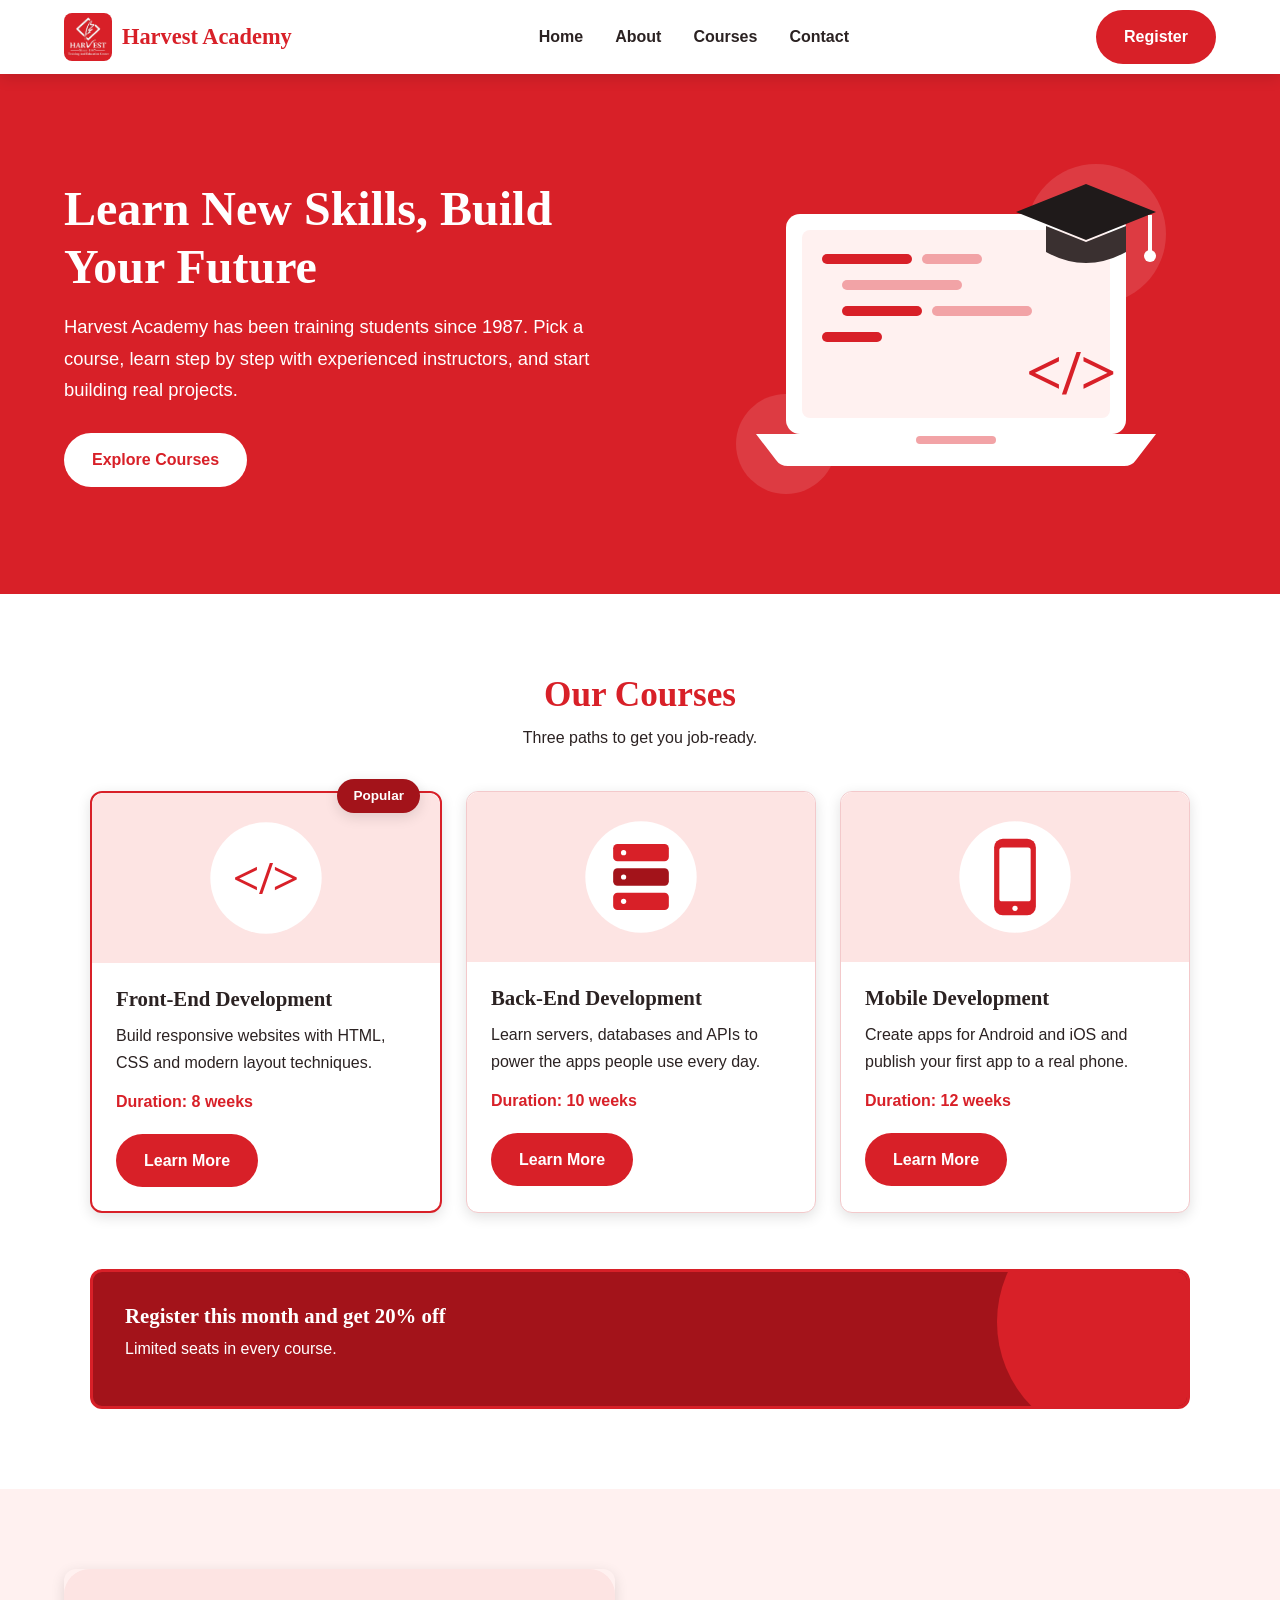
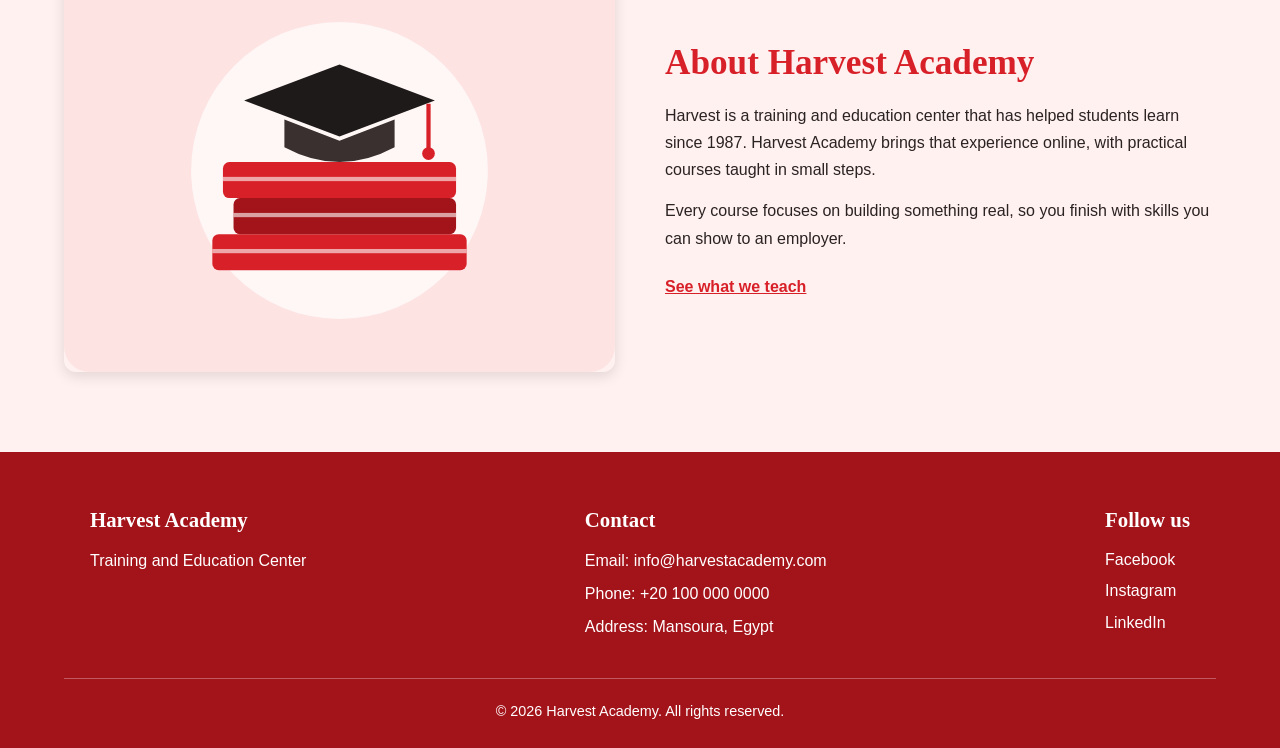
==== index.html @ d302129c "Done" ====
<!DOCTYPE html>
<html lang="en">
<head>
  <meta charset="UTF-8">
  <meta name="viewport" content="width=device-width, initial-scale=1.0">
  <title>Harvest Academy | Learn New Skills, Build Your Future</title>
  <link rel="stylesheet" href="style.css">
</head>
<body>

  <!-- ===== Task 1: Navbar ===== -->
  <header class="navbar">
    <a href="#home" class="brand">
      <img src="images/logo.png" alt="Harvest logo" class="brand-logo">
      <span class="brand-name">Harvest Academy</span>
    </a>

    <nav>
      <ul class="nav-links">
        <li><a href="#home">Home</a></li>
        <li><a href="#about">About</a></li>
        <li><a href="#courses">Courses</a></li>
        <li><a href="#contact">Contact</a></li>
      </ul>
    </nav>

    <a href="#contact" class="btn btn-register">Register</a>
  </header>

  <main>

    <!-- ===== Task 2: Hero ===== -->
    <section id="home" class="hero">
      <div class="hero-text">
        <h1>Learn New Skills, Build Your Future</h1>
        <p>Harvest Academy has been training students since 1987. Pick a course, learn step by step with experienced instructors, and start building real projects.</p>
        <a href="#courses" class="btn btn-light">Explore Courses</a>
      </div>
      <div class="hero-image">
        <img src="images/hero.svg" alt="Laptop with code and a graduation cap">
      </div>
    </section>

    <!-- ===== Task 3 + Task 6: Courses ===== -->
    <section id="courses" class="courses">
      <h2 class="section-title">Our Courses</h2>
      <p class="section-subtitle">Three paths to get you job-ready.</p>

      <div class="cards">

        <!-- Card 1: the "special" card used for Task 6 (Popular label) -->
        <article class="card card-popular">
          <!-- .badge is absolutely positioned relative to .card-popular -->
          <span class="badge">Popular</span>
          <img src="images/frontend.svg" alt="Front-end development icon" class="card-img">
          <div class="card-body">
            <h3>Front-End Development</h3>
            <p>Build responsive websites with HTML, CSS and modern layout techniques.</p>
            <p class="duration">Duration: 8 weeks</p>
            <a href="#courses" class="btn btn-primary">Learn More</a>
          </div>
        </article>

        <article class="card">
          <img src="images/backend.svg" alt="Back-end development icon" class="card-img">
          <div class="card-body">
            <h3>Back-End Development</h3>
            <p>Learn servers, databases and APIs to power the apps people use every day.</p>
            <p class="duration">Duration: 10 weeks</p>
            <a href="#courses" class="btn btn-primary">Learn More</a>
          </div>
        </article>

        <article class="card">
          <img src="images/mobile.svg" alt="Mobile development icon" class="card-img">
          <div class="card-body">
            <h3>Mobile Development</h3>
            <p>Create apps for Android and iOS and publish your first app to a real phone.</p>
            <p class="duration">Duration: 12 weeks</p>
            <a href="#courses" class="btn btn-primary">Learn More</a>
          </div>
        </article>

      </div>

      <!-- Task 6: promotional banner (box model + positioning demo) -->
      <div class="promo">
        <!-- decorative circle sits BEHIND the text (z-index 1 < 2) -->
        <span class="promo-circle"></span>
        <div class="promo-content">
          <h3>Register this month and get 20% off</h3>
          <p>Limited seats in every course.</p>
        </div>
      </div>
    </section>

    <!-- ===== Task 4: About ===== -->
    <section id="about" class="about">
      <div class="about-image">
        <img src="images/about.svg" alt="Books and a graduation cap">
      </div>
      <div class="about-text">
        <h2 class="about-heading">About Harvest Academy</h2>
        <p class="about-paragraph">Harvest is a training and education center that has helped students learn since 1987. Harvest Academy brings that experience online, with practical courses taught in small steps.</p>
        <p class="about-paragraph">Every course focuses on building something real, so you finish with skills you can show to an employer.</p>
        <a href="#courses" class="text-link">See what we teach</a>
      </div>
    </section>

  </main>

  <!-- ===== Task 7: Footer ===== -->
  <footer id="contact" class="footer">
    <div class="footer-grid">
      <div class="footer-col">
        <h3>Harvest Academy</h3>
        <p>Training and Education Center</p>
      </div>

      <div class="footer-col">
        <h3>Contact</h3>
        <p>Email: info@harvestacademy.com</p>
        <p>Phone: +20 100 000 0000</p>
        <p>Address: Mansoura, Egypt</p>
      </div>

      <div class="footer-col">
        <h3>Follow us</h3>
        <ul class="social-links">
          <li><a href="https://www.facebook.com" target="_blank" rel="noopener">Facebook</a></li>
          <li><a href="https://www.instagram.com" target="_blank" rel="noopener">Instagram</a></li>
          <li><a href="https://www.linkedin.com" target="_blank" rel="noopener">LinkedIn</a></li>
        </ul>
      </div>
    </div>

    <p class="copyright">&copy; 2026 Harvest Academy. All rights reserved.</p>
  </footer>

</body>
</html>
---- style.css ----
/* =========================================================
   Harvest Academy - style.css
   Sections: 1 Variables & Reset | 2 Typography | 3 Buttons
             4 Navbar | 5 Hero | 6 Courses & Cards
             7 Promo banner | 8 About | 9 Footer | 10 Responsive
   ========================================================= */


/* ---------- 1. CSS VARIABLES & RESET (Task 5) ---------- */
/* Colors and spacing are defined once in :root and reused everywhere */
:root {
  --primary: #d82028;        /* main red taken from the Harvest logo */
  --primary-dark: #a3131a;   /* darker red for hover states and footer */
  --ink: #2b2222;            /* main text color */
  --soft: #fff1f0;           /* very light red for backgrounds */
  --white: #ffffff;
  --radius: 12px;            /* shared rounded corners */
  --space: 24px;             /* shared spacing unit */
  --shadow: 0 4px 14px rgba(0, 0, 0, 0.12);
}

/* Universal selector: removes default margin/padding (Task 1)
   and applies border-box sizing to every element (Task 6) */
* {
  margin: 0;
  padding: 0;
  box-sizing: border-box;
}

html {
  scroll-behavior: smooth;
}

/* Element selector */
body {
  font-family: "Segoe UI", Tahoma, Arial, sans-serif;
  font-size: 1rem;
  line-height: 1.6;
  color: var(--ink);
  background-color: var(--white);
}

img {
  max-width: 100%;
  display: block;
}

ul {
  list-style: none;
}

/* ID-style anchor offset so the sticky navbar does not cover section titles */
section,
footer {
  scroll-margin-top: 80px;
}


/* ---------- 2. TYPOGRAPHY (Task 5) ---------- */
/* Grouping selector: same font for all headings */
h1,
h2,
h3 {
  font-family: Georgia, "Times New Roman", serif;
  line-height: 1.2;
}

h1 {
  font-size: 3rem;
  font-weight: 700;
}

h2 {
  font-size: 2.2rem;
  font-weight: 700;
}

h3 {
  font-size: 1.3rem;
  font-weight: 600;
}

p {
  font-size: 1rem;
  font-weight: 400;
  line-height: 1.7;
}

.section-title {
  text-align: center;
  color: var(--primary);
}

.section-subtitle {
  text-align: center;
  margin-top: 8px;
  margin-bottom: 40px;   /* margin = space OUTSIDE the element */
}


/* ---------- 3. BUTTONS (Task 7: hover, active, focus) ---------- */
.btn {
  display: inline-block;
  padding: 12px 26px;
  border-radius: 50px;
  border: 2px solid transparent;
  font-size: 1rem;
  font-weight: 600;
  text-decoration: none;
  cursor: pointer;
  transition: background-color 0.2s, color 0.2s, transform 0.1s;
}

.btn-primary,
.btn-register {
  background-color: var(--primary);
  color: var(--white);
}

.btn-primary:hover,
.btn-register:hover {
  background-color: var(--primary-dark);
}

.btn-light {
  background-color: var(--white);
  color: var(--primary);
}

.btn-light:hover {
  background-color: var(--soft);
}

/* :active - button is pressed down slightly */
.btn:active {
  transform: translateY(2px) scale(0.97);
}

/* :focus - visible outline for keyboard users (Tab key) */
a:focus,
.btn:focus {
  outline: 3px solid var(--ink);
  outline-offset: 3px;
}


/* ---------- 4. NAVBAR (Task 1) ---------- */
.navbar {
  display: flex;
  justify-content: space-between;
  align-items: center;
  padding: 10px 5%;
  background-color: var(--white);
  box-shadow: var(--shadow);
  position: sticky;      /* stays at the top while scrolling */
  top: 0;
  z-index: 100;          /* keeps navbar above all other content */
}

.brand {
  display: flex;
  align-items: center;
  gap: 10px;
  text-decoration: none;
}

.brand-logo {
  width: 48px;
  height: 48px;
  border-radius: 8px;
}

.brand-name {
  font-family: Georgia, serif;
  font-size: 1.4rem;
  font-weight: 700;
  color: var(--primary);
}

.nav-links {
  display: flex;
  gap: 32px;
}

/* Descendant selector: only links inside .nav-links */
.nav-links a {
  text-decoration: none;
  color: var(--ink);
  font-weight: 600;
  padding-bottom: 4px;
  border-bottom: 2px solid transparent;
  transition: color 0.2s, border-color 0.2s;
}

/* :hover - link turns red with an underline */
.nav-links a:hover {
  color: var(--primary);
  border-bottom-color: var(--primary);
}


/* ---------- 5. HERO (Task 2) ---------- */
/* ID selector */
#home {
  background-color: var(--primary);
  color: var(--white);
}

.hero {
  display: flex;
  align-items: center;
  justify-content: space-between;
  gap: 40px;
  min-height: 520px;        /* controls section height */
  padding: 70px 5%;
}

.hero-text {
  flex: 1;
  max-width: 560px;         /* controls text width */
}

.hero-text h1 {
  margin-bottom: 16px;
}

.hero-text p {
  font-size: 1.15rem;
  margin-bottom: 28px;
}

.hero-image {
  flex: 1;
  max-width: 520px;
}


/* ---------- 6. COURSES & CARDS (Task 3) ---------- */
.courses {
  padding: 80px 5%;
}

/* Grouping selector: cards and promo share the same width/centering */
.cards,
.promo {
  max-width: 1100px;
  margin-left: auto;
  margin-right: auto;
}

/* Flexbox: three cards in one row on desktop */
.cards {
  display: flex;
  gap: var(--space);
}

.card {
  flex: 1;
  background-color: var(--white);
  border: 1px solid #f3c9cb;
  border-radius: var(--radius);
  box-shadow: var(--shadow);
  transition: transform 0.25s, box-shadow 0.25s, border-color 0.25s;

  /* Task 6: the card is the positioning parent for the "Popular" label */
  position: relative;
}

/* Hover effect: card lifts and the shadow grows */
.card:hover {
  transform: translateY(-8px);
  box-shadow: 0 12px 26px rgba(216, 32, 40, 0.25);
  border-color: var(--primary);
}

.card-img {
  width: 100%;
  height: 170px;
  object-fit: cover;
  border-radius: var(--radius) var(--radius) 0 0;
  position: relative;
  z-index: 1;               /* image sits at level 1... */
}

/* Descendant selector: padding = space INSIDE the card, around the text */
.card .card-body {
  padding: var(--space);
}

.card-body h3 {
  margin-bottom: 10px;
}

.card-body p {
  margin-bottom: 12px;
}

.card-body .duration {
  font-weight: 600;
  color: var(--primary);
  margin-bottom: 18px;
}

/* ---------- Task 6: "Popular" card & label ---------- */
.card-popular {
  border: 2px solid var(--primary);   /* thicker border marks the special card */
}

/* position: absolute takes the label out of the normal flow, so it
   does NOT push the card content or break the layout.
   top: -14px moves it up so it overlaps the card's top edge.
   z-index: 2 puts it above the card image (z-index: 1). */
.badge {
  position: absolute;
  top: -14px;
  right: 20px;
  z-index: 2;
  background-color: var(--primary-dark);
  color: var(--white);
  padding: 6px 16px;
  border-radius: 50px;
  font-size: 0.85rem;
  font-weight: 700;
  box-shadow: var(--shadow);
}


/* ---------- 7. PROMO BANNER (Task 6) ---------- */
/* Box model demo:
   - width: 100% (up to max-width 1100px) and height: 140px
   - padding: space inside the border, around the text
   - margin-top: space outside the border, separating it from the cards
   - border: visible edge of the box
   - box-sizing: border-box (set globally) keeps padding and border
     inside the declared width/height */
.promo {
  position: relative;        /* parent for the decorative circle */
  overflow: hidden;          /* hides the part of the circle outside the banner */
  width: 100%;
  min-height: 140px;
  margin-top: 56px;
  padding: 32px;
  background-color: var(--primary-dark);
  border: 3px solid var(--primary);
  border-radius: var(--radius);
  color: var(--white);
}

/* Circle is positioned absolutely at z-index 1 (behind the text) */
.promo-circle {
  position: absolute;
  top: -70px;
  right: -50px;
  width: 240px;
  height: 240px;
  border-radius: 50%;
  background-color: var(--primary);
  z-index: 1;
}

/* Text is relative with a higher z-index (2), so it stays on top of the circle */
.promo-content {
  position: relative;
  z-index: 2;
}

.promo-content h3 {
  margin-bottom: 6px;
}


/* ---------- 8. ABOUT (Task 4) ---------- */
.about {
  display: flex;
  align-items: center;
  gap: 50px;
  padding: 80px 5%;
  background-color: var(--soft);   /* suitable background color */
}

.about-image {
  flex: 1;
}

.about-image img {
  border-radius: var(--radius);
  box-shadow: var(--shadow);
}

.about-text {
  flex: 1;
}

/* Heading and paragraph are styled separately */
.about-heading {
  color: var(--primary);
  margin-bottom: 18px;
}

.about-paragraph {
  margin-bottom: 14px;
  color: var(--ink);
}

/* Text link: shows :hover, :visited and :focus states */
.text-link {
  display: inline-block;
  margin-top: 8px;
  font-weight: 600;
  color: var(--primary);
}

.text-link:visited {
  color: var(--primary-dark);
}

.text-link:hover {
  text-decoration: none;
  color: var(--ink);
}


/* ---------- 9. FOOTER (Task 7) ---------- */
.footer {
  background-color: var(--primary-dark);
  color: var(--white);
  padding: 56px 5% 24px;
}

.footer-grid {
  display: flex;
  justify-content: space-between;
  gap: 40px;
  max-width: 1100px;
  margin: 0 auto 32px;
}

.footer-col h3 {
  margin-bottom: 14px;
}

.footer-col p,
.social-links li {
  margin-bottom: 6px;
}

/* Footer links: different style for normal, visited, hover */
.social-links a {
  color: var(--white);
  text-decoration: none;
  border-bottom: 1px solid transparent;
}

.social-links a:visited {
  color: #ffc9cb;            /* visited links look softer */
}

.social-links a:hover {
  border-bottom-color: var(--white);
}

/* Focus outline must be light on the dark footer to stay visible */
.footer a:focus {
  outline-color: var(--white);
}

.copyright {
  text-align: center;
  font-size: 0.9rem;
  padding-top: 20px;
  border-top: 1px solid rgba(255, 255, 255, 0.3);
}


/* ---------- 10. RESPONSIVE ---------- */
@media (max-width: 900px) {
  .navbar {
    flex-wrap: wrap;
    gap: 10px;
  }

  nav {
    order: 3;                /* links drop to their own row */
    width: 100%;
  }

  .nav-links {
    justify-content: center;
    gap: 20px;
  }

  .hero,
  .about {
    flex-direction: column;
    text-align: center;
  }

  .hero-text {
    max-width: 100%;
  }

  .cards,
  .footer-grid {
    flex-direction: column;
  }

  .cards {
    gap: 36px;               /* extra room for the Popular label */
  }
}

@media (max-width: 600px) {
  h1 {
    font-size: 2.1rem;
  }

  h2 {
    font-size: 1.7rem;
  }

  .brand-name {
    font-size: 1.15rem;
  }

  .courses,
  .about {
    padding: 56px 5%;
  }
}
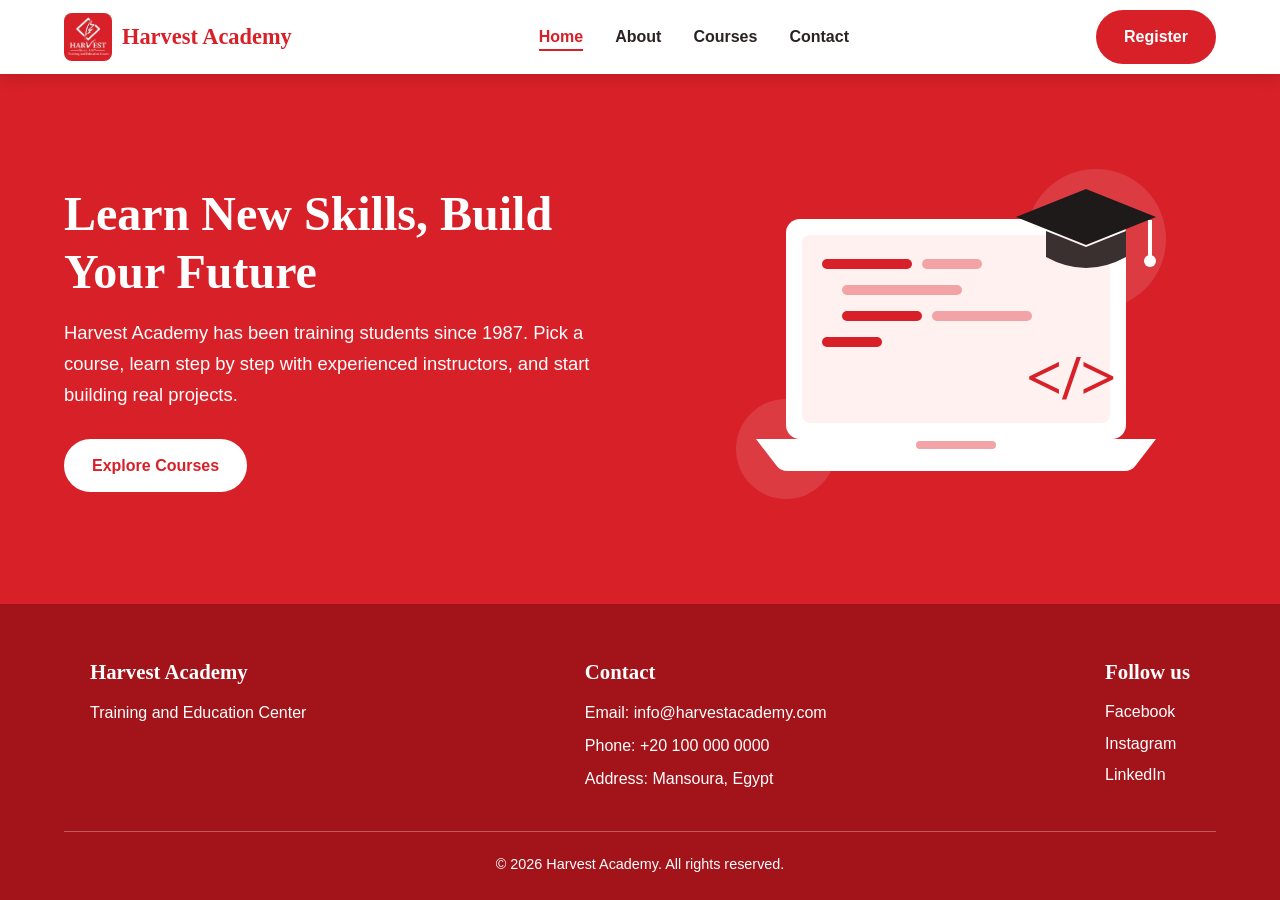
==== commit 7b853278: "Changes" ====
--- a/index.html
+++ b/index.html
@@ -3,28 +3,28 @@
 <head>
   <meta charset="UTF-8">
   <meta name="viewport" content="width=device-width, initial-scale=1.0">
-  <title>Harvest Academy | Learn New Skills, Build Your Future</title>
+  <title>Learn New Skills, Build Your Future | Harvest Academy</title>
   <link rel="stylesheet" href="style.css">
 </head>
 <body>
 
-  <!-- ===== Task 1: Navbar ===== -->
+  <!-- ===== Task 1: Navbar (same on every page) ===== -->
   <header class="navbar">
-    <a href="#home" class="brand">
+    <a href="index.html" class="brand">
       <img src="images/logo.png" alt="Harvest logo" class="brand-logo">
       <span class="brand-name">Harvest Academy</span>
     </a>
 
     <nav>
       <ul class="nav-links">
-        <li><a href="#home">Home</a></li>
-        <li><a href="#about">About</a></li>
-        <li><a href="#courses">Courses</a></li>
-        <li><a href="#contact">Contact</a></li>
+        <li><a href="index.html" class="active">Home</a></li>
+        <li><a href="about.html">About</a></li>
+        <li><a href="courses.html">Courses</a></li>
+        <li><a href="contact.html">Contact</a></li>
       </ul>
     </nav>
 
-    <a href="#contact" class="btn btn-register">Register</a>
+    <a href="contact.html" class="btn btn-register">Register</a>
   </header>
 
   <main>
@@ -34,83 +34,17 @@
       <div class="hero-text">
         <h1>Learn New Skills, Build Your Future</h1>
         <p>Harvest Academy has been training students since 1987. Pick a course, learn step by step with experienced instructors, and start building real projects.</p>
-        <a href="#courses" class="btn btn-light">Explore Courses</a>
+        <a href="courses.html" class="btn btn-light">Explore Courses</a>
       </div>
       <div class="hero-image">
         <img src="images/hero.svg" alt="Laptop with code and a graduation cap">
       </div>
     </section>
 
-    <!-- ===== Task 3 + Task 6: Courses ===== -->
-    <section id="courses" class="courses">
-      <h2 class="section-title">Our Courses</h2>
-      <p class="section-subtitle">Three paths to get you job-ready.</p>
-
-      <div class="cards">
-
-        <!-- Card 1: the "special" card used for Task 6 (Popular label) -->
-        <article class="card card-popular">
-          <!-- .badge is absolutely positioned relative to .card-popular -->
-          <span class="badge">Popular</span>
-          <img src="images/frontend.svg" alt="Front-end development icon" class="card-img">
-          <div class="card-body">
-            <h3>Front-End Development</h3>
-            <p>Build responsive websites with HTML, CSS and modern layout techniques.</p>
-            <p class="duration">Duration: 8 weeks</p>
-            <a href="#courses" class="btn btn-primary">Learn More</a>
-          </div>
-        </article>
-
-        <article class="card">
-          <img src="images/backend.svg" alt="Back-end development icon" class="card-img">
-          <div class="card-body">
-            <h3>Back-End Development</h3>
-            <p>Learn servers, databases and APIs to power the apps people use every day.</p>
-            <p class="duration">Duration: 10 weeks</p>
-            <a href="#courses" class="btn btn-primary">Learn More</a>
-          </div>
-        </article>
-
-        <article class="card">
-          <img src="images/mobile.svg" alt="Mobile development icon" class="card-img">
-          <div class="card-body">
-            <h3>Mobile Development</h3>
-            <p>Create apps for Android and iOS and publish your first app to a real phone.</p>
-            <p class="duration">Duration: 12 weeks</p>
-            <a href="#courses" class="btn btn-primary">Learn More</a>
-          </div>
-        </article>
-
-      </div>
-
-      <!-- Task 6: promotional banner (box model + positioning demo) -->
-      <div class="promo">
-        <!-- decorative circle sits BEHIND the text (z-index 1 < 2) -->
-        <span class="promo-circle"></span>
-        <div class="promo-content">
-          <h3>Register this month and get 20% off</h3>
-          <p>Limited seats in every course.</p>
-        </div>
-      </div>
-    </section>
-
-    <!-- ===== Task 4: About ===== -->
-    <section id="about" class="about">
-      <div class="about-image">
-        <img src="images/about.svg" alt="Books and a graduation cap">
-      </div>
-      <div class="about-text">
-        <h2 class="about-heading">About Harvest Academy</h2>
-        <p class="about-paragraph">Harvest is a training and education center that has helped students learn since 1987. Harvest Academy brings that experience online, with practical courses taught in small steps.</p>
-        <p class="about-paragraph">Every course focuses on building something real, so you finish with skills you can show to an employer.</p>
-        <a href="#courses" class="text-link">See what we teach</a>
-      </div>
-    </section>
-
   </main>
 
-  <!-- ===== Task 7: Footer ===== -->
-  <footer id="contact" class="footer">
+  <!-- ===== Task 7: Footer (same on every page) ===== -->
+  <footer class="footer">
     <div class="footer-grid">
       <div class="footer-col">
         <h3>Harvest Academy</h3>
--- a/style.css
+++ b/style.css
@@ -1,8 +1,9 @@
 /* =========================================================
    Harvest Academy - style.css
+   Used by all pages: index, about, courses, contact
    Sections: 1 Variables & Reset | 2 Typography | 3 Buttons
              4 Navbar | 5 Hero | 6 Courses & Cards
-             7 Promo banner | 8 About | 9 Footer | 10 Responsive
+             7 Promo banner | 8 About | Contact | 9 Footer | 10 Responsive
    ========================================================= */
 
 
@@ -38,6 +39,22 @@
   line-height: 1.6;
   color: var(--ink);
   background-color: var(--white);
+
+  /* Column layout: footer stays at the bottom even on short pages */
+  display: flex;
+  flex-direction: column;
+  min-height: 100vh;
+}
+
+/* main grows to fill the space between navbar and footer */
+main {
+  flex: 1;
+  display: flex;
+  flex-direction: column;
+}
+
+main > section {
+  flex: 1;
 }
 
 img {
@@ -47,12 +64,6 @@
 
 ul {
   list-style: none;
-}
-
-/* ID-style anchor offset so the sticky navbar does not cover section titles */
-section,
-footer {
-  scroll-margin-top: 80px;
 }
 
 
@@ -192,8 +203,10 @@
   transition: color 0.2s, border-color 0.2s;
 }
 
-/* :hover - link turns red with an underline */
-.nav-links a:hover {
+/* :hover - link turns red with an underline.
+   .active marks the page the visitor is currently on (same look). */
+.nav-links a:hover,
+.nav-links a.active {
   color: var(--primary);
   border-bottom-color: var(--primary);
 }
@@ -420,6 +433,70 @@
 }
 
 
+/* ---------- CONTACT PAGE ---------- */
+.contact {
+  padding: 80px 5%;
+}
+
+.contact-grid {
+  display: flex;
+  gap: 40px;
+  max-width: 1000px;
+  margin: 0 auto;
+}
+
+.contact-info {
+  flex: 1;
+  padding: var(--space);
+  background-color: var(--soft);
+  border-left: 4px solid var(--primary);
+  border-radius: var(--radius);
+  align-self: flex-start;
+}
+
+.contact-info h3 {
+  color: var(--primary);
+  margin-bottom: 12px;
+}
+
+.contact-info p {
+  margin-bottom: 6px;
+}
+
+.contact-form {
+  flex: 2;
+  display: flex;
+  flex-direction: column;
+  gap: 8px;
+}
+
+.contact-form label {
+  font-weight: 600;
+}
+
+.contact-form input,
+.contact-form textarea {
+  padding: 12px;
+  border: 2px solid #f3c9cb;
+  border-radius: var(--radius);
+  font-family: inherit;
+  font-size: 1rem;
+  margin-bottom: 8px;
+}
+
+/* :focus - red border and glow while typing in a field */
+.contact-form input:focus,
+.contact-form textarea:focus {
+  outline: none;
+  border-color: var(--primary);
+  box-shadow: 0 0 0 3px rgba(216, 32, 40, 0.25);
+}
+
+.contact-form .btn {
+  align-self: flex-start;
+}
+
+
 /* ---------- 9. FOOTER (Task 7) ---------- */
 .footer {
   background-color: var(--primary-dark);
@@ -500,7 +577,8 @@
   }
 
   .cards,
-  .footer-grid {
+  .footer-grid,
+  .contact-grid {
     flex-direction: column;
   }
 
@@ -523,7 +601,8 @@
   }
 
   .courses,
-  .about {
+  .about,
+  .contact {
     padding: 56px 5%;
   }
 }
